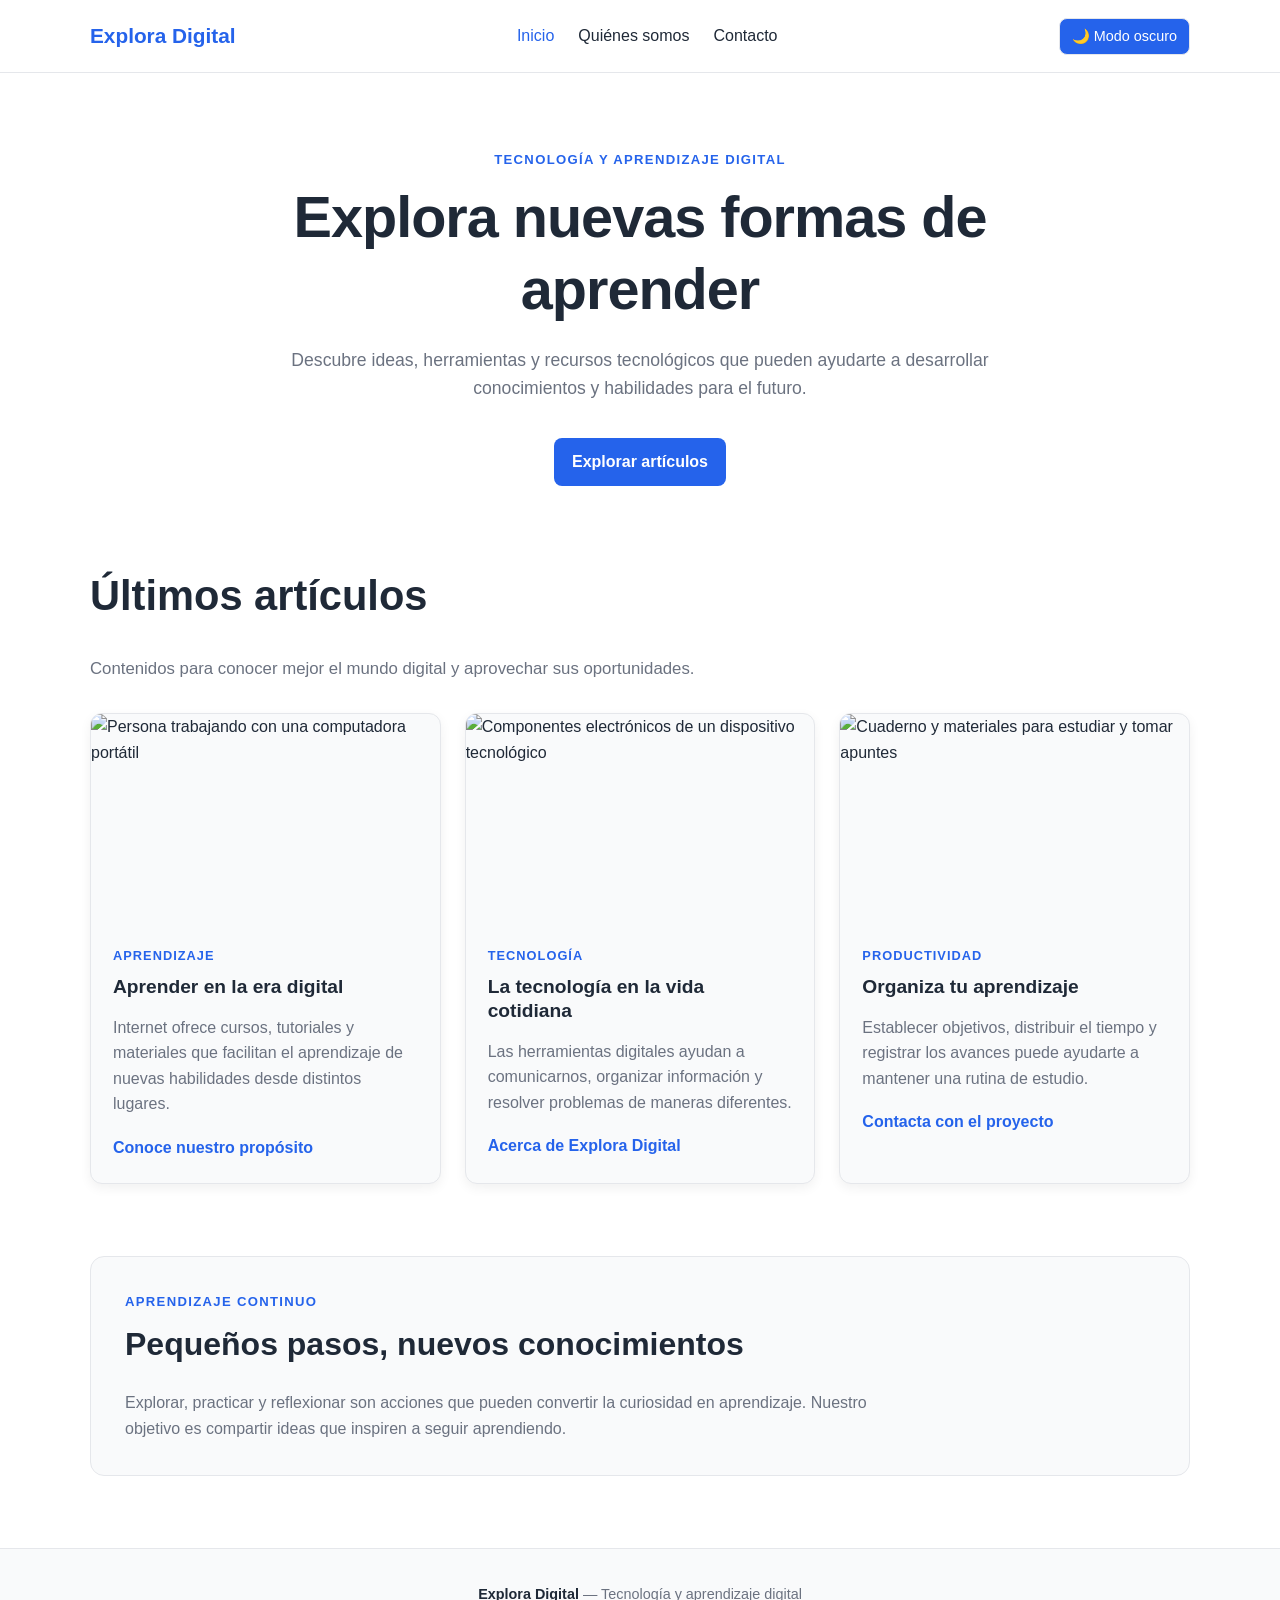
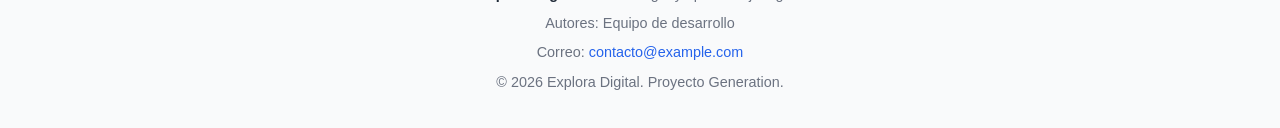
==== index.html @ 4997aa0a "AD-07-Explora Digital" ====
<!DOCTYPE html>
<html lang="es" data-theme="light">
<head>
  <meta charset="UTF-8">
  <meta name="viewport" content="width=device-width, initial-scale=1.0">
  <meta name="description" content="Explora Digital: tecnología, aprendizaje y herramientas para aprender en el mundo digital.">
  <title>Inicio | Explora Digital</title>
  <link rel="stylesheet" href="style.css">
  <script src="script.js" defer></script>
</head>
<body>
  <header>
    <nav aria-label="Navegación principal">
      <a href="index.html" class="logo">Explora Digital</a>

      <ul>
        <li><a href="index.html" aria-current="page">Inicio</a></li>
        <li><a href="about.html">Quiénes somos</a></li>
        <li><a href="contact.html">Contacto</a></li>
      </ul>

      <button
        id="theme-toggle"
        class="theme-toggle"
        type="button"
        aria-label="Activar modo oscuro"
      >🌙 Modo oscuro</button>
    </nav>
  </header>

  <main>
    <section class="hero">
      <p class="eyebrow">Tecnología y aprendizaje digital</p>
      <h1>Explora nuevas formas de aprender</h1>
      <p>
        Descubre ideas, herramientas y recursos tecnológicos que pueden
        ayudarte a desarrollar conocimientos y habilidades para el futuro.
      </p>
      <a class="primary-link" href="#articulos">Explorar artículos</a>
    </section>

    <section class="articles" id="articulos">
      <h2>Últimos artículos</h2>
      <p class="section-intro">
        Contenidos para conocer mejor el mundo digital y aprovechar
        sus oportunidades.
      </p>

      <div class="article-grid">
        <article class="article-card">
          <img
            src="https://images.unsplash.com/photo-1516321318423-f06f85e504b3?auto=format&fit=crop&w=900&q=80"
            alt="Persona trabajando con una computadora portátil"
            loading="lazy"
          >
          <div class="article-content">
            <p class="article-category">Aprendizaje</p>
            <h3>Aprender en la era digital</h3>
            <p>
              Internet ofrece cursos, tutoriales y materiales que facilitan
              el aprendizaje de nuevas habilidades desde distintos lugares.
            </p>
            <a href="about.html">Conoce nuestro propósito</a>
          </div>
        </article>

        <article class="article-card">
          <img
            src="https://images.unsplash.com/photo-1518770660439-4636190af475?auto=format&fit=crop&w=900&q=80"
            alt="Componentes electrónicos de un dispositivo tecnológico"
            loading="lazy"
          >
          <div class="article-content">
            <p class="article-category">Tecnología</p>
            <h3>La tecnología en la vida cotidiana</h3>
            <p>
              Las herramientas digitales ayudan a comunicarnos, organizar
              información y resolver problemas de maneras diferentes.
            </p>
            <a href="about.html">Acerca de Explora Digital</a>
          </div>
        </article>

        <article class="article-card">
          <img
            src="https://images.unsplash.com/photo-1456324504439-367cee3b3c32?auto=format&fit=crop&w=900&q=80"
            alt="Cuaderno y materiales para estudiar y tomar apuntes"
            loading="lazy"
          >
          <div class="article-content">
            <p class="article-category">Productividad</p>
            <h3>Organiza tu aprendizaje</h3>
            <p>
              Establecer objetivos, distribuir el tiempo y registrar los
              avances puede ayudarte a mantener una rutina de estudio.
            </p>
            <a href="contact.html">Contacta con el proyecto</a>
          </div>
        </article>
      </div>
    </section>

    <section class="learning-section">
      <div>
        <p class="eyebrow">Aprendizaje continuo</p>
        <h2>Pequeños pasos, nuevos conocimientos</h2>
        <p>
          Explorar, practicar y reflexionar son acciones que pueden
          convertir la curiosidad en aprendizaje. Nuestro objetivo es
          compartir ideas que inspiren a seguir aprendiendo.
        </p>
      </div>
    </section>
  </main>

  <footer>
    <p><strong>Explora Digital</strong> — Tecnología y aprendizaje digital</p>
    <p>Autores: Equipo de desarrollo</p>
    <p>Correo: <a href="mailto:contacto@example.com">contacto@example.com</a></p>
    <p>&copy; 2026 Explora Digital. Proyecto Generation.</p>
  </footer>
</body>
</html>
---- style.css ----
/* ========================================
   1. VARIABLES DE COLOR Y TEMAS
   ======================================== */

:root {
  color-scheme: light;
  --color-fondo: #ffffff;
  --color-texto: #1f2937;
  --color-texto-secundario: #6b7280;
  --color-tarjeta: #f9fafb;
  --color-borde: #e5e7eb;
  --color-primario: #2563eb;
  --color-primario-hover: #1d4ed8;
  --color-header: rgba(255, 255, 255, 0.95);
  --color-footer: #f9fafb;
  --color-boton-texto: #ffffff;
  --sombra-tarjeta: 0 4px 12px rgba(0, 0, 0, 0.06);
}

html[data-theme="dark"] {
  color-scheme: dark;
  --color-fondo: #111827;
  --color-texto: #f3f4f6;
  --color-texto-secundario: #cbd5e1;
  --color-tarjeta: #1f2937;
  --color-borde: #374151;
  --color-primario: #93c5fd;
  --color-primario-hover: #bfdbfe;
  --color-header: rgba(17, 24, 39, 0.96);
  --color-footer: #1f2937;
  --color-boton-texto: #111827;
  --sombra-tarjeta: 0 4px 12px rgba(0, 0, 0, 0.2);
}

/* 2. ESTILOS GENERALES */

* {
  box-sizing: border-box;
}

html {
  scroll-behavior: smooth;
}

body {
  margin: 0;
  font-family: Arial, Helvetica, sans-serif;
  line-height: 1.6;
  background-color: var(--color-fondo);
  color: var(--color-texto);
  transition: background-color 0.25s ease, color 0.25s ease;
}

img {
  display: block;
  max-width: 100%;
  height: auto;
}

a {
  color: var(--color-primario);
  text-decoration: none;
}

a:hover {
  color: var(--color-primario-hover);
}

h1,
h2,
h3,
h4,
h5,
h6 {
  color: var(--color-texto);
  line-height: 1.25;
}

p {
  color: var(--color-texto-secundario);
}

button,
a {
  -webkit-tap-highlight-color: transparent;
}

/* 3. NAVEGACIÓN */

header {
  position: sticky;
  top: 0;
  z-index: 1000;
  background-color: var(--color-header);
  border-bottom: 1px solid var(--color-borde);
  backdrop-filter: blur(10px);
  transition: background-color 0.25s ease, border-color 0.25s ease;
}

nav {
  width: min(1100px, 92%);
  min-height: 72px;
  margin: 0 auto;
  display: flex;
  align-items: center;
  justify-content: space-between;
  gap: 20px;
}

.logo {
  color: var(--color-primario);
  font-size: 1.3rem;
  font-weight: 700;
  white-space: nowrap;
}

.logo:hover {
  color: var(--color-primario-hover);
}

nav ul {
  display: flex;
  align-items: center;
  gap: 24px;
  margin: 0;
  padding: 0;
  list-style: none;
}

nav ul a {
  color: var(--color-texto);
  font-weight: 500;
}

nav ul a:hover,
nav ul a[aria-current="page"] {
  color: var(--color-primario);
}

/* 4. BOTÓN DEL TEMA */

.theme-toggle {
  flex-shrink: 0;
  padding: 9px 12px;
  border: 1px solid var(--color-borde);
  border-radius: 8px;
  background-color: var(--color-primario);
  color: var(--color-boton-texto);
  font-family: inherit;
  font-size: 0.9rem;
  cursor: pointer;
  transition: background-color 0.2s ease, transform 0.2s ease;
}

.theme-toggle:hover {
  background-color: var(--color-primario-hover);
  transform: translateY(-1px);
}

.theme-toggle:focus-visible,
a:focus-visible {
  outline: 3px solid var(--color-primario);
  outline-offset: 3px;
}

/* 5. CONTENIDO Y PORTADA */

.hero,
.articles,
.learning-section,
.about-section,
.contact-section {
  width: min(1100px, 92%);
  margin-right: auto;
  margin-left: auto;
}

.hero {
  padding-top: 76px;
  padding-bottom: 64px;
  text-align: center;
}

.hero h1 {
  max-width: 800px;
  margin: 0 auto 20px;
  font-size: clamp(2.2rem, 5vw, 3.6rem);
  letter-spacing: -1px;
}

.hero > p:not(.eyebrow) {
  max-width: 700px;
  margin: 0 auto 28px;
  font-size: 1.1rem;
}

.eyebrow {
  margin: 0 0 12px;
  color: var(--color-primario);
  font-size: 0.82rem;
  font-weight: 700;
  letter-spacing: 0.1em;
  text-transform: uppercase;
}

.primary-link {
  display: inline-block;
  margin-top: 8px;
  padding: 11px 18px;
  border-radius: 8px;
  background-color: var(--color-primario);
  color: var(--color-boton-texto);
  font-weight: 600;
  transition: transform 0.2s ease, opacity 0.2s ease;
}

.primary-link:hover {
  color: var(--color-boton-texto);
  opacity: 0.88;
  transform: translateY(-2px);
}

/* 6. ARTÍCULOS */

.articles {
  padding-top: 20px;
  padding-bottom: 72px;
}

.articles > h2,
.about-section > h1,
.contact-section > h1 {
  margin-top: 0;
  font-size: clamp(1.8rem, 4vw, 2.6rem);
}

.section-intro,
.page-intro {
  max-width: 760px;
  margin: 0 0 30px;
  font-size: 1.05rem;
}

.article-grid,
.about-grid,
.contact-grid {
  display: grid;
  grid-template-columns: repeat(3, minmax(0, 1fr));
  gap: 24px;
}

.article-card,
.about-card,
.contact-card {
  overflow: hidden;
  border: 1px solid var(--color-borde);
  border-radius: 12px;
  background-color: var(--color-tarjeta);
  box-shadow: var(--sombra-tarjeta);
  transition: background-color 0.25s ease, border-color 0.25s ease,
    transform 0.2s ease, box-shadow 0.2s ease;
}

.article-card:hover,
.about-card:hover,
.contact-card:hover {
  transform: translateY(-4px);
}

.article-card img {
  width: 100%;
  height: 210px;
  object-fit: cover;
}

.article-content {
  padding: 22px;
}

.article-category {
  margin-top: 0;
  margin-bottom: 8px;
  color: var(--color-primario);
  font-size: 0.8rem;
  font-weight: 700;
  letter-spacing: 0.08em;
  text-transform: uppercase;
}

.article-content h3,
.about-card h2,
.contact-card h2 {
  margin-top: 0;
  margin-bottom: 12px;
  font-size: 1.2rem;
}

.article-content p:not(.article-category) {
  margin-bottom: 18px;
}

.article-content a {
  font-weight: 600;
}

/* 7. SECCIÓN INFERIOR DE INICIO */

.learning-section {
  margin-bottom: 72px;
  padding: 34px;
  border: 1px solid var(--color-borde);
  border-radius: 14px;
  background-color: var(--color-tarjeta);
}

.learning-section h2 {
  margin-top: 0;
  font-size: clamp(1.5rem, 3vw, 2rem);
}

.learning-section p:last-child {
  max-width: 800px;
  margin-bottom: 0;
}

/* 8. QUIÉNES SOMOS */

.about-section {
  padding-top: 56px;
  padding-bottom: 72px;
}

.about-card {
  padding: 26px;
}

.card-number {
  display: inline-block;
  margin-bottom: 18px;
  color: var(--color-primario);
  font-size: 0.9rem;
  font-weight: 700;
}

.about-card p {
  margin-bottom: 0;
}

.about-detail {
  margin-top: 44px;
  padding-top: 24px;
  border-top: 1px solid var(--color-borde);
}

.about-detail h2,
.contact-note h2 {
  margin-top: 0;
  font-size: 1.6rem;
}

/* 9. CONTACTO */

.contact-section {
  padding-top: 56px;
  padding-bottom: 72px;
}

.contact-card {
  padding: 26px;
}

.contact-icon {
  margin-bottom: 16px;
  font-size: 1.8rem;
}

.contact-card p {
  margin-bottom: 12px;
}

.contact-card a {
  overflow-wrap: anywhere;
  font-weight: 600;
}

.contact-value {
  color: var(--color-texto);
  font-weight: 600;
}

.contact-note {
  margin-top: 42px;
  padding-top: 24px;
  border-top: 1px solid var(--color-borde);
}

/* 10. FOOTER */

footer {
  padding: 28px 4%;
  border-top: 1px solid var(--color-borde);
  background-color: var(--color-footer);
  text-align: center;
  transition: background-color 0.25s ease, border-color 0.25s ease;
}

footer p {
  margin: 6px 0;
  color: var(--color-texto-secundario);
  font-size: 0.9rem;
}

footer strong {
  color: var(--color-texto);
}

/* 11. DISEÑO RESPONSIVE */

@media (max-width: 900px) {
  .article-grid,
  .about-grid,
  .contact-grid {
    grid-template-columns: repeat(2, minmax(0, 1fr));
  }

  nav {
    flex-wrap: wrap;
    padding-top: 12px;
    padding-bottom: 12px;
  }
}

@media (max-width: 620px) {
  nav {
    justify-content: center;
    gap: 12px;
  }

  .logo {
    width: 100%;
    text-align: center;
  }

  nav ul {
    width: 100%;
    justify-content: center;
    flex-wrap: wrap;
    gap: 10px 18px;
  }

  .theme-toggle {
    font-size: 0.85rem;
  }

  .hero {
    padding-top: 48px;
    padding-bottom: 40px;
  }

  .article-grid,
  .about-grid,
  .contact-grid {
    grid-template-columns: 1fr;
  }

  .articles,
  .about-section,
  .contact-section {
    padding-top: 36px;
    padding-bottom: 48px;
  }

  .learning-section {
    margin-bottom: 48px;
    padding: 24px;
  }
}

/* Reducir animaciones si el visitante lo prefiere */

@media (prefers-reduced-motion: reduce) {
  *,
  *::before,
  *::after {
    scroll-behavior: auto !important;
    transition-duration: 0.01ms !important;
  }
}
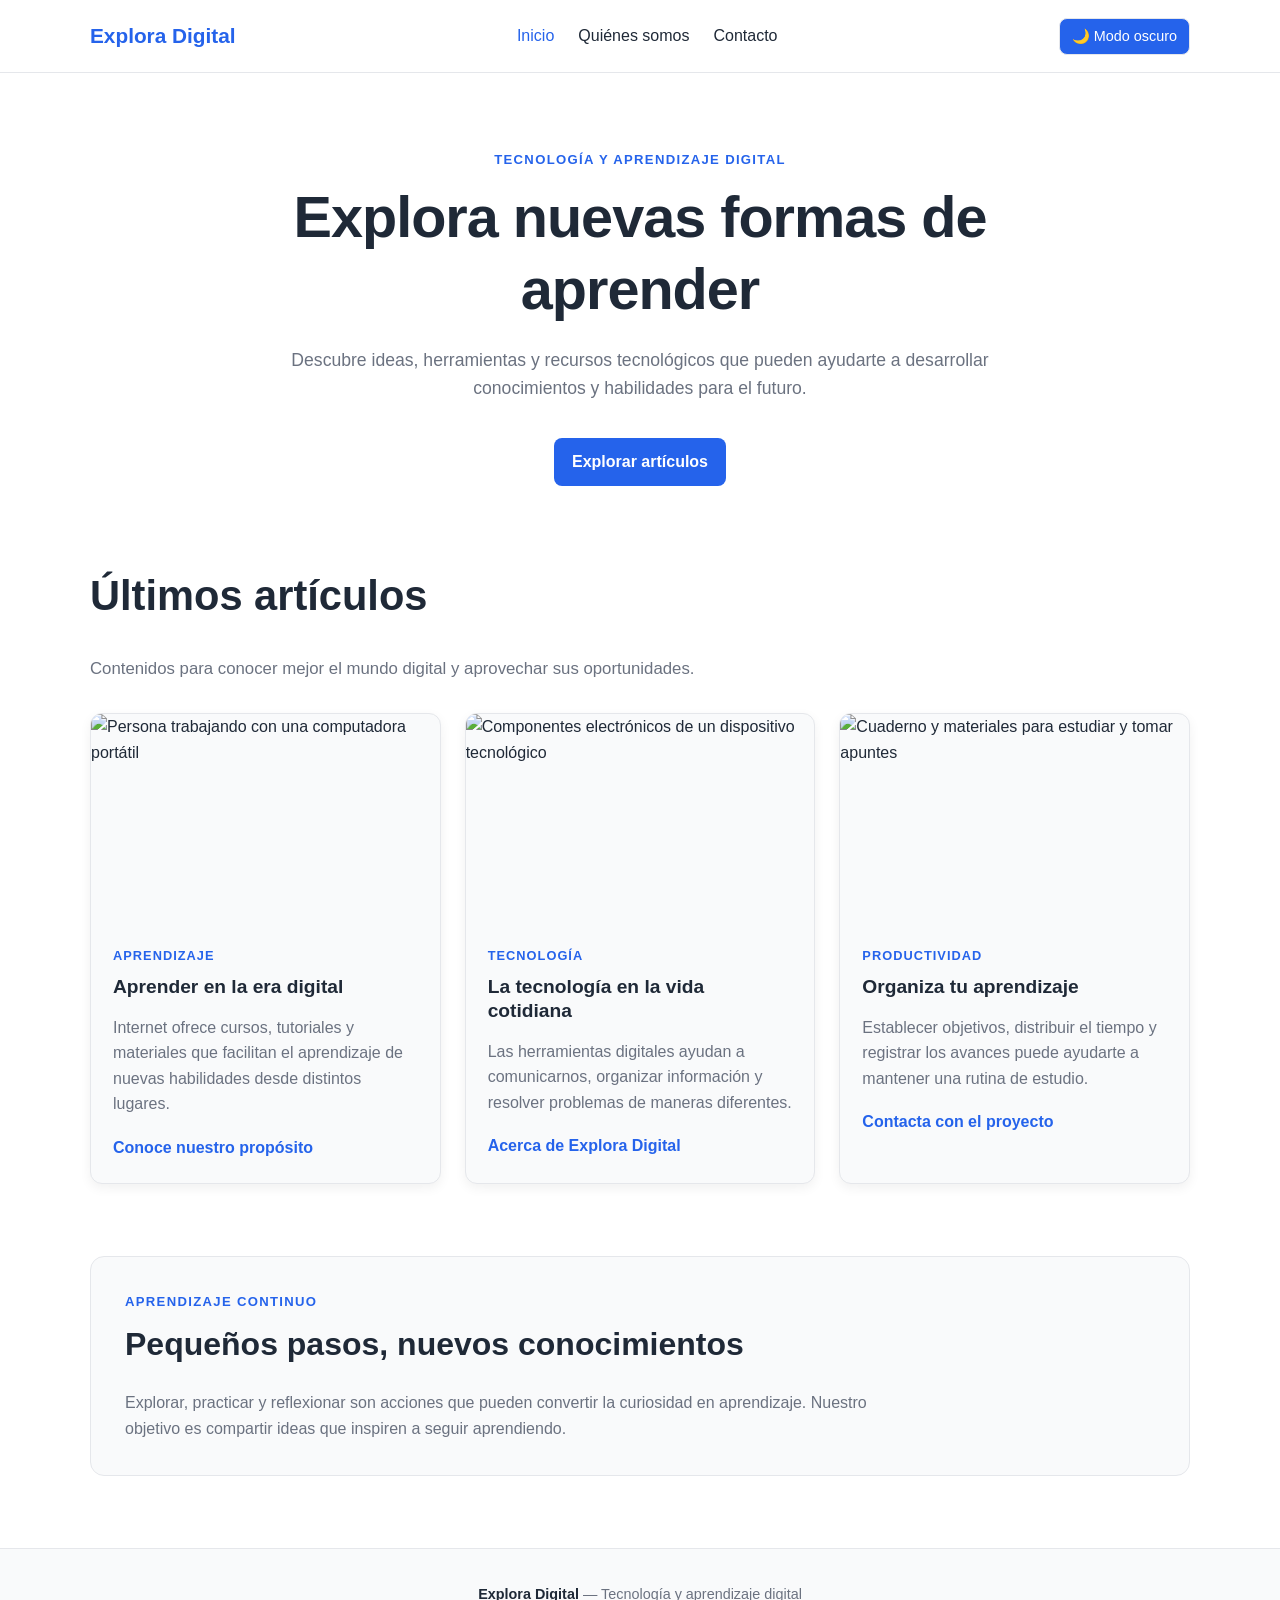
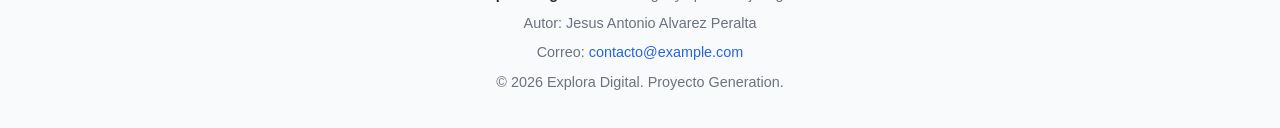
==== commit aa34059a: "Ordena proyecto y agrega README" ====
--- a/index.html
+++ b/index.html
@@ -116,7 +116,7 @@
 
   <footer>
     <p><strong>Explora Digital</strong> — Tecnología y aprendizaje digital</p>
-    <p>Autores: Equipo de desarrollo</p>
+    <p>Autor: Jesus Antonio Alvarez Peralta</p>
     <p>Correo: <a href="mailto:contacto@example.com">contacto@example.com</a></p>
     <p>&copy; 2026 Explora Digital. Proyecto Generation.</p>
   </footer>
